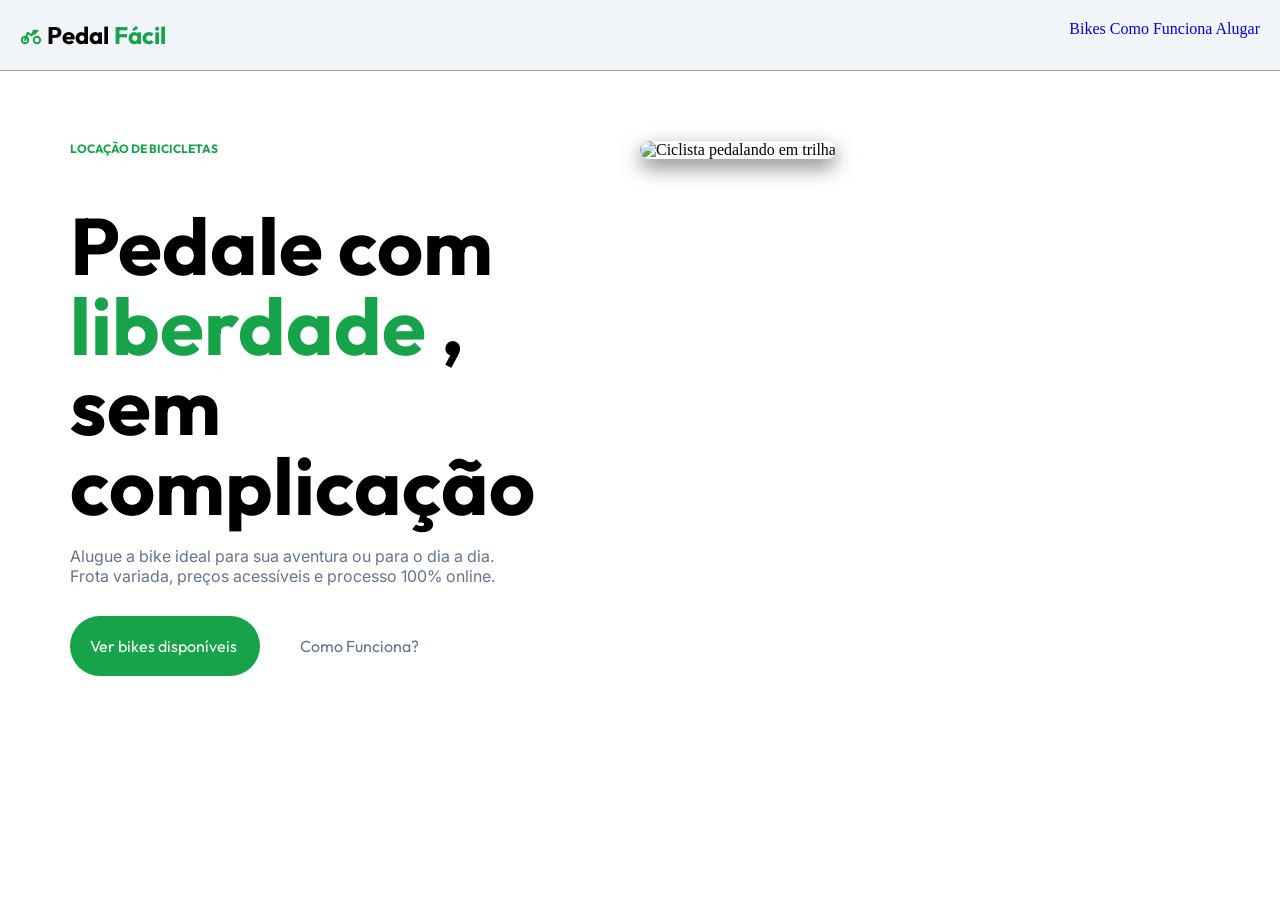
==== index.html @ 583a625b "Início a arrumado" ====
<!DOCTYPE html>
<html lang="en">
<head>
    <meta charset="UTF-8">
    <meta name="viewport" content="width=device-width, initial-scale=1.0">
    <link rel="preconnect" href="https://fonts.googleapis.com" />
    <link rel="preconnect" href="https://fonts.gstatic.com" crossorigin />
    <link href="https://fonts.googleapis.com/css2?family=Outfit:wght@300;400;500;600;700;800&family=Inter:wght@300;400;500;600&display=swap" rel="stylesheet" />
    <link rel="stylesheet" href="style.css">
    <title>Pedal_Fácil</title>
</head>
<body>

    <header>
        <div class="header">
            <div class="logo">
                <svg width="22" height="22" viewBox="0 0 24 24" fill="none" stroke="currentColor" stroke-width="2.2" stroke-linecap="round" stroke-linejoin="round">
                    <circle cx="5.5" cy="17.5" r="3.5"/><circle cx="18.5" cy="17.5" r="3.5"/>
                    <path d="M5.5 17.5l3-8 4 3 2.5-5H19l-3.5 3.5"/>
                </svg>
                <h2> Pedal <span> Fácil </span></h2>
            </div>
    
            <div class="menu">
                <nav>
                    <a href="#"> Bikes </a>
                    <a href="#"> Como Funciona </a>
                    <a href="#" class="alugar"> Alugar </a>
                </nav>
            </div>
        </div>
    </header>

    <main>
        <section class="hero">
            <div>
                <div class="titulo-principal">
                    <p> locação de bicicletas </p>
                    <h2> Pedale com <br>
                    <span> liberdade </span>, <br>
                    sem complicação </h2>
    
                </div>

                <p class="sub-titulo"> Alugue a bike ideal para sua aventura ou para o dia a dia. 
                    <br> Frota variada, preços acessíveis e processo 100% online.
                </p>
                    
                <div class="botoes">
                    <a href="#" class="botao"> Ver bikes disponíveis </a>
                    <a href="#"> Como Funciona? </a>
                </div>
            </div>

            <div>
                <img src="https://images.unsplash.com/photo-1629056528325-f328b5f27ae7?w=700&h=600&fit=crop&auto=format" alt="Ciclista pedalando em trilha" alt="Ciclista pedalando em trilha">
            </div>
        </section>

    </main>
    
</body>
</html>
---- style.css ----
:root {
  --green: #16a34a;
  --green-dark: #15803d;
  --green-light: #dcfce7;
  --green-pale: #f0fdf4;
  --slate-900: #0f172a;
  --slate-700: #334155;
  --slate-500: #64748b;
  --slate-400: #94a3b8;
  --slate-200: #e2e8f0;
  --slate-100: #f1f5f9;
  --white: #ffffff;
  --bg: #f8fafc;
  --font-display: 'Outfit', sans-serif;
  --font-body: 'Inter', sans-serif;
}

*{
    margin: 0%;
    padding: 0%;
    box-sizing: border-box;
}

body{
    margin: 0%;
    min-height: 100vh;
}

.header{
    display: flex;
    justify-content: space-between;
    padding: 20px;
    background: var(--slate-100);
    border-bottom: 1px solid var(--slate-400);
}

.logo{
    display: flex;
    align-items: center;
    gap: 5px;
}

.logo svg, span{
    color: #16a34a;
}

.logo h2{
    font-family: var(--font-display);
}

.menu{
    gap: 20px;
}

.menu a{
    text-decoration: none;
}

.hero{
    margin: 70px;
    display: grid;
    grid-template-columns: repeat(2, 1fr);
 }

.titulo-principal p{
    text-transform: uppercase;
    color: var(--green);
    font-family: var(--font-display);
    font-size: 12px;
    font-weight: 700;
    margin-bottom: 50px;
}

.titulo-principal h2{
    font-family: var(--font-display);
    font-size: 80px;
    line-height: 1;
}

.sub-titulo{
    margin-top: 20px;
    color: var(--slate-500);
    font-weight: 400;
    font-family: var(--font-body);
}

.hero img{
    border-radius: 10px;
    box-shadow: 0 8px 20px rgb(0, 0, 0, 0.5);
}

.botoes{
    margin-top: 50px;
    font-family: var(--font-display);
}

.botoes a{
    color: var(--slate-500);
    text-decoration: none;
}

.botao{
    margin-right: 40px;
    background: var(--green);
    color: var(--white) !important;
    padding: 20px;
    border-radius: 100px;
}
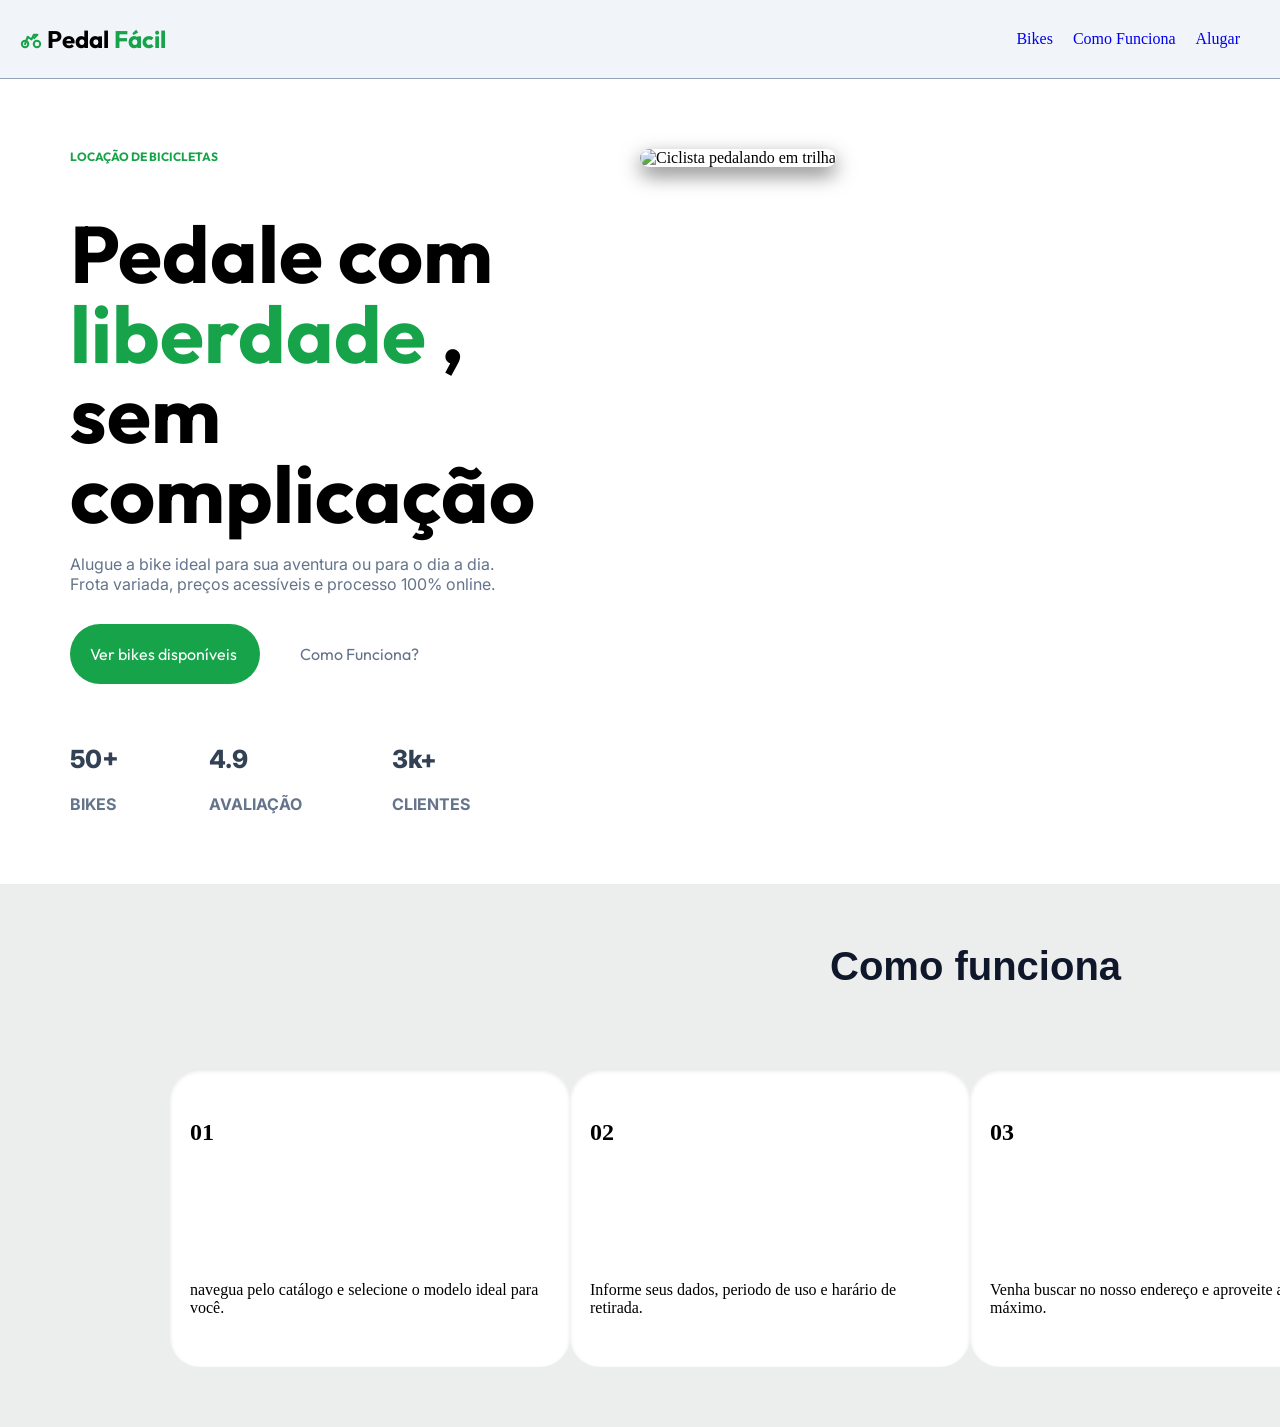
==== commit 550b63a1: "arrumo" ====
--- a/index.html
+++ b/index.html
@@ -23,9 +23,11 @@
     
             <div class="menu">
                 <nav>
-                    <a href="#"> Bikes </a>
-                    <a href="#"> Como Funciona </a>
-                    <a href="#" class="alugar"> Alugar </a>
+                    <ul>
+                        <li><a href="#"> Bikes </a></li>
+                        <li><a href="#"> Como Funciona </a></li>
+                        <li><a href="#" class="alugar"> Alugar </a></li>
+                    </ul>
                 </nav>
             </div>
         </div>
@@ -33,7 +35,7 @@
 
     <main>
         <section class="hero">
-            <div>
+            <div class="hero-container">
                 <div class="titulo-principal">
                     <p> locação de bicicletas </p>
                     <h2> Pedale com <br>
@@ -50,6 +52,23 @@
                     <a href="#" class="botao"> Ver bikes disponíveis </a>
                     <a href="#"> Como Funciona? </a>
                 </div>
+
+                <div class="cards">
+                    <div class="card1">
+                        <h3>50+</h3>
+                        <p>BIKES</p>
+                    </div>
+    
+                    <div class="card1">
+                        <h3>4.9</h3>
+                        <p>AVALIAÇÃO</p>
+                    </div>
+    
+                    <div class="card1">
+                        <h3>3k+</h3>
+                        <p>CLIENTES</p>
+                    </div>
+                </div>
             </div>
 
             <div>
@@ -57,7 +76,37 @@
             </div>
         </section>
 
-    </main>
-    
+            <section class="funciona">
+                <div>
+                    <h2>Como funciona</h2>
+                </div>
+
+                    <div class="grid">
+                        <div class="grid-1">
+                            <h1>01</h1>
+                            <h2>Escolha sua bike</h2>
+                            <p>navegua pelo catálogo e selecione o modelo ideal para você.</p>
+
+                        </div>
+
+                        <div class="grid-2">
+                            <h1>02</h1>
+                            <h2>Preencha o cadastro</h2>
+                            <p>Informe seus dados, periodo de uso e harário de retirada. </p>
+                        </div>
+
+                        <div class="grid-3">
+                            <h1>03</h1>
+                            <h2>Retire e pedale!</h2>
+                            <p>Venha buscar no nosso endereço e aproveite ao máximo.</p>   
+
+                        </div>
+                    </div>
+                
+
+
+
+            </section>
+ 
 </body>
 </html>
--- a/style.css
+++ b/style.css
@@ -49,11 +49,21 @@
 }
 
 .menu{
+    display: flex;
+    justify-content: space-between;
+    align-items: center;
+    padding: 10px 20px;
+}
+
+.menu ul{
+    display: flex;
     gap: 20px;
+    list-style: none;
 }
 
 .menu a{
     text-decoration: none;
+
 }
 
 .hero{
@@ -97,6 +107,7 @@
 .botoes a{
     color: var(--slate-500);
     text-decoration: none;
+    transition: 0.3s;
 }
 
 .botao{
@@ -105,4 +116,76 @@
     color: var(--white) !important;
     padding: 20px;
     border-radius: 100px;
+}
+
+.cards{
+    display: flex;
+    align-items: center;
+    gap: 90px;
+    margin-top: 80px;
+    font-family: 'inter', sans-serif;
+}
+
+.card1 h3{
+    font-size: 25px;
+    color: #334155;
+    font-weight: 800;
+    margin-bottom: 20px;
+}
+ 
+.card1 p{
+    font-family: 10px;
+    font-weight: 700;
+    color: #64748b;
+ 
+}
+
+.funciona{
+    background-color: #eceeee;
+    padding: 60px 30px;
+}
+
+.funciona h2{
+    font-family: 'Franklin Gothic Medium', 'Arial Narrow', Arial, sans-serif;
+    margin-left: 800px;
+    font-size: 40px;
+    color: #0f172a;
+}
+
+.grid{
+    display: grid;
+    grid-template-columns: repeat(3,1fr);
+    margin-top: 80px;
+    margin-left: 140px;
+}
+ 
+.grid-1{
+    background-color: #ffffff;
+    padding: 50px 20px;
+    width: 25rem;
+    border-radius: 30px;
+    box-shadow: inset 0px 2px 4px rgba(0,0,0,0.1);
+    transition: 0.3
+}
+
+.grid-2{
+     background-color: #ffffff;
+    padding: 50px 20px;
+    width: 25rem;
+    border-radius: 30px;
+    box-shadow: inset 0px 2px 4px rgba(0,0,0,0.1);
+    transition: 0.3
+}
+
+.grid-3{
+    background-color: #ffffff;
+    padding: 50px 20px;
+    width: 25rem;
+    border-radius: 30px;
+    box-shadow: inset 0px 2px 4px rgba(0,0,0,0.1);
+    transition: 0.3
+}
+
+.grid-1 h1{
+    
 }
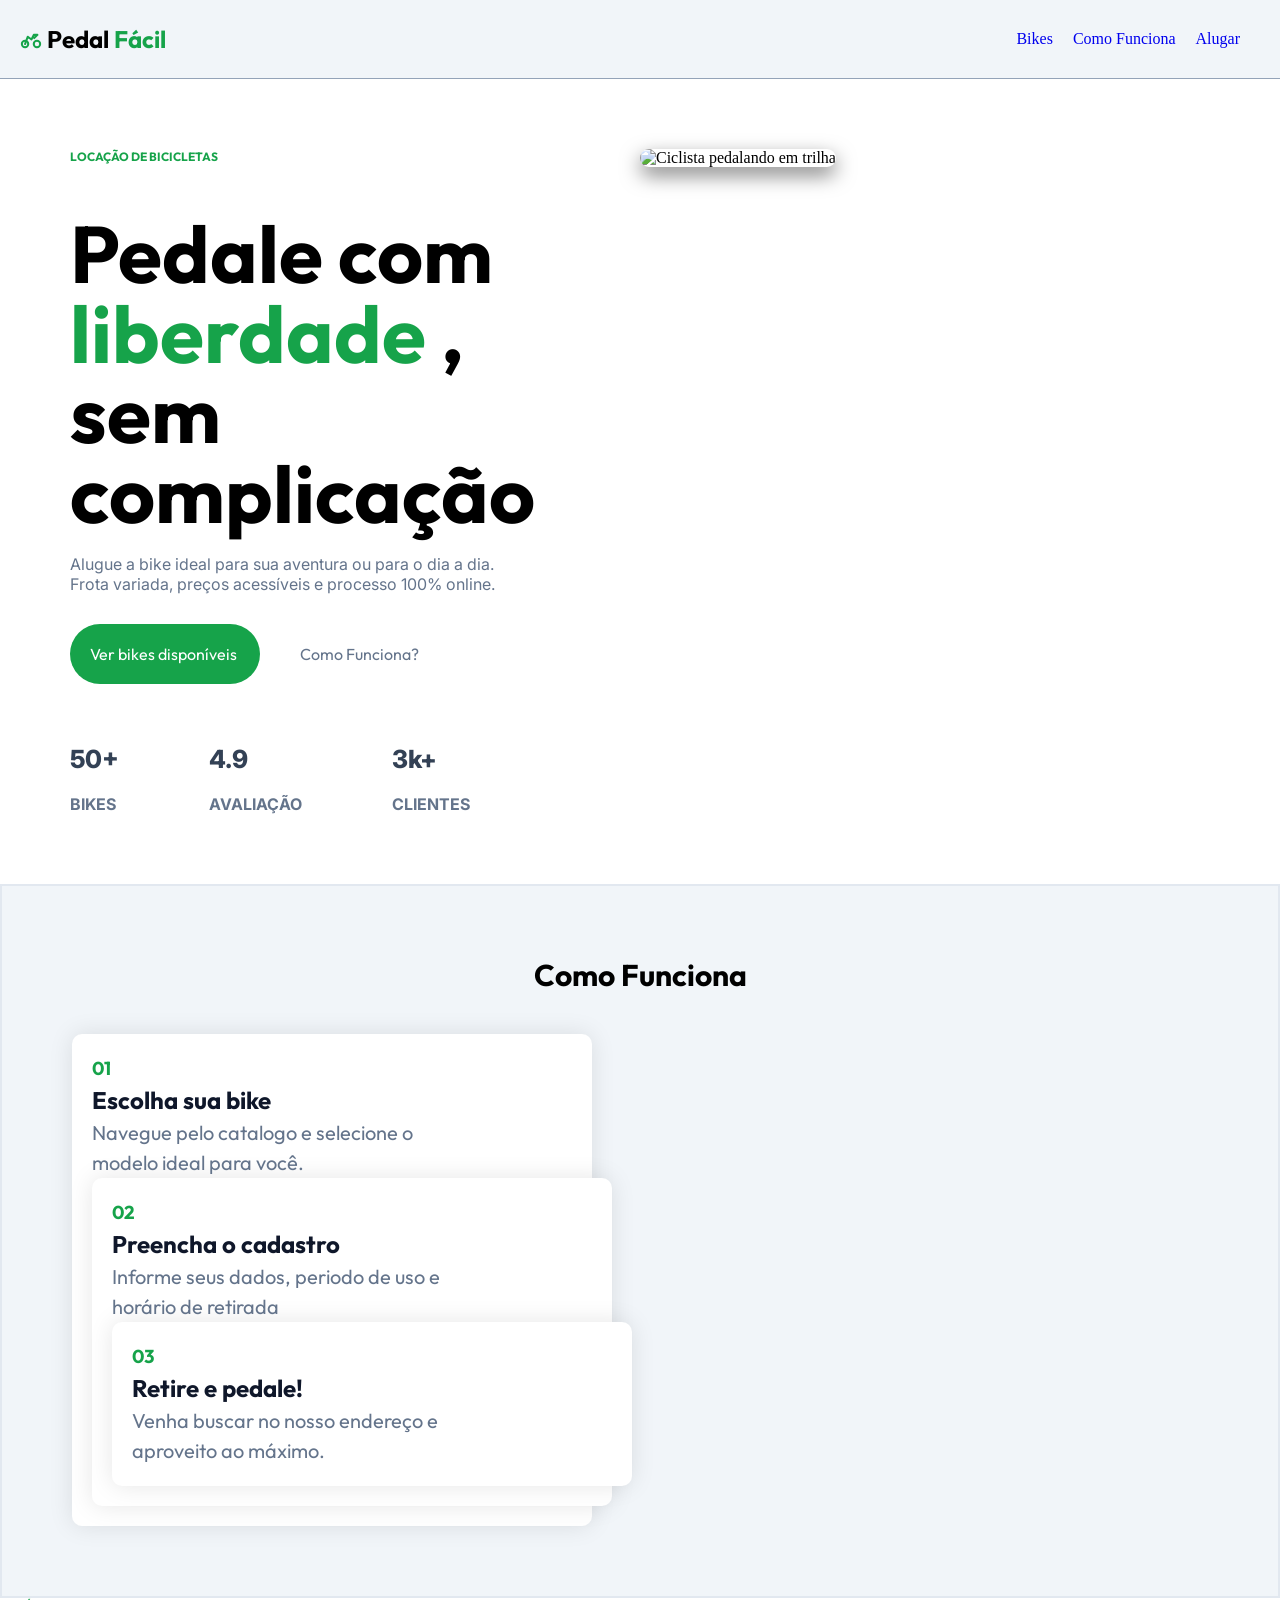
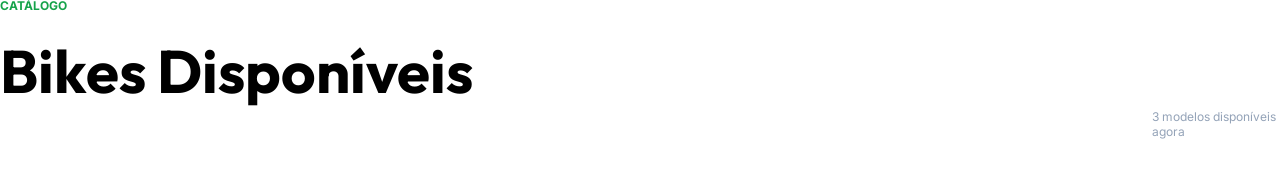
==== commit 78a43700: "arrumado" ====
--- a/index.html
+++ b/index.html
@@ -76,37 +76,47 @@
             </div>
         </section>
 
-            <section class="funciona">
-                <div>
-                    <h2>Como funciona</h2>
+           <section class="section-2">
+            <h2 class="funciona"> Como Funciona </h2>
+            <div class="fileira-cards">
+                <div class="card">
+                    <div class="card-conteudo">
+                        <h3> 01 </h3>
+                        <h2> Escolha sua bike </h2>
+                        <p> Navegue pelo catalogo e selecione o modelo ideal para você. </p>
+
+                <div class="card">
+                    <div class="card-conteudo">
+                        <h3> 02 </h3>
+                        <h2> Preencha o cadastro </h2>
+                        <p> Informe seus dados, periodo de uso e horário de retirada </p>
+
+                <div class="card">
+                    <div class="card-conteudo">
+                        <h3> 03 </h3>
+                        <h2> Retire e pedale! </h2>
+                        <p> Venha buscar no nosso endereço e aproveito ao máximo. </p>
+                    </div>
                 </div>
+            </div>
+       </section>
 
-                    <div class="grid">
-                        <div class="grid-1">
-                            <h1>01</h1>
-                            <h2>Escolha sua bike</h2>
-                            <p>navegua pelo catálogo e selecione o modelo ideal para você.</p>
+    </main>
+        <section class="section-3">
+            <div class="titulo">
+                <h5> catálogo </h5>
+                <h1> Bikes Disponíveis </h1>
+                <p> 3 modelos disponíveis agora </p>
+            </div>
 
-                        </div>
 
-                        <div class="grid-2">
-                            <h1>02</h1>
-                            <h2>Preencha o cadastro</h2>
-                            <p>Informe seus dados, periodo de uso e harário de retirada. </p>
-                        </div>
-
-                        <div class="grid-3">
-                            <h1>03</h1>
-                            <h2>Retire e pedale!</h2>
-                            <p>Venha buscar no nosso endereço e aproveite ao máximo.</p>   
-
-                        </div>
-                    </div>
-                
+       
 
 
 
-            </section>
+
+
+            
  
 </body>
 </html>
--- a/style.css
+++ b/style.css
@@ -140,52 +140,86 @@
  
 }
 
+.section-2{
+    background: var(--slate-100);
+    padding: 70px;
+    border: 2px solid var(--slate-200);
+}
+
 .funciona{
-    background-color: #eceeee;
-    padding: 60px 30px;
-}
-
-.funciona h2{
-    font-family: 'Franklin Gothic Medium', 'Arial Narrow', Arial, sans-serif;
-    margin-left: 800px;
-    font-size: 40px;
-    color: #0f172a;
-}
-
-.grid{
+    text-align: center;
+    font-family: var(--font-display);
+    font-weight: 700;
+    font-size: 30px;
+    margin-bottom: 40px;
+}
+
+.fileira-cards{
     display: grid;
-    grid-template-columns: repeat(3,1fr);
-    margin-top: 80px;
-    margin-left: 140px;
-}
- 
-.grid-1{
-    background-color: #ffffff;
-    padding: 50px 20px;
-    width: 25rem;
-    border-radius: 30px;
-    box-shadow: inset 0px 2px 4px rgba(0,0,0,0.1);
-    transition: 0.3
-}
-
-.grid-2{
-     background-color: #ffffff;
-    padding: 50px 20px;
-    width: 25rem;
-    border-radius: 30px;
-    box-shadow: inset 0px 2px 4px rgba(0,0,0,0.1);
-    transition: 0.3
-}
-
-.grid-3{
-    background-color: #ffffff;
-    padding: 50px 20px;
-    width: 25rem;
-    border-radius: 30px;
-    box-shadow: inset 0px 2px 4px rgba(0,0,0,0.1);
-    transition: 0.3
-}
-
-.grid-1 h1{
-    
-}+    grid-template-columns: repeat(3, 1fr);
+    gap: 20px;
+}
+
+.card{
+    background: var(--white);
+    box-shadow: 0 0px 25px rgb(0, 0, 0, 0.1);
+    padding: 20px;
+    border-radius: 10px;
+    display: flex;
+    align-items: center;
+    width: 520px;
+    line-height: 1.5;
+}
+
+.titulo-verde{
+    font-size: 90px;
+    font-family: var(--font-display);
+    color: #1ac4581c;
+    margin-left: 20px;
+}
+
+.card-conteudo h3{
+    color: var(--green);
+    font-family: var(--font-display);
+    font-weight: 700;
+}
+
+.card-conteudo h2{
+    color: var(--slate-900);
+    font-family: var(--font-display);
+}
+
+.card-conteudo p{
+    color: var(--slate-500);
+    font-family: var(--font-display);
+    font-size: 20px;
+    width: 350px;
+}
+
+
+.titulo{
+    gap: 20px;
+    margin-bottom: 50px;
+}
+
+.titulo p{
+    font-family: var(--font-body);
+    font-size: 12px;
+    color: var(--slate-400);
+    margin-left: 90%;
+}
+
+.titulo h5{
+    text-transform: uppercase;
+    color: #16a34a;
+    font-family: var(--font-body);
+    font-weight: 700;
+    font-size: 12px;
+    margin-bottom: 20px;
+}
+
+.titulo h1{
+    font-family: var(--font-display);
+    font-size: 60px;
+}
+
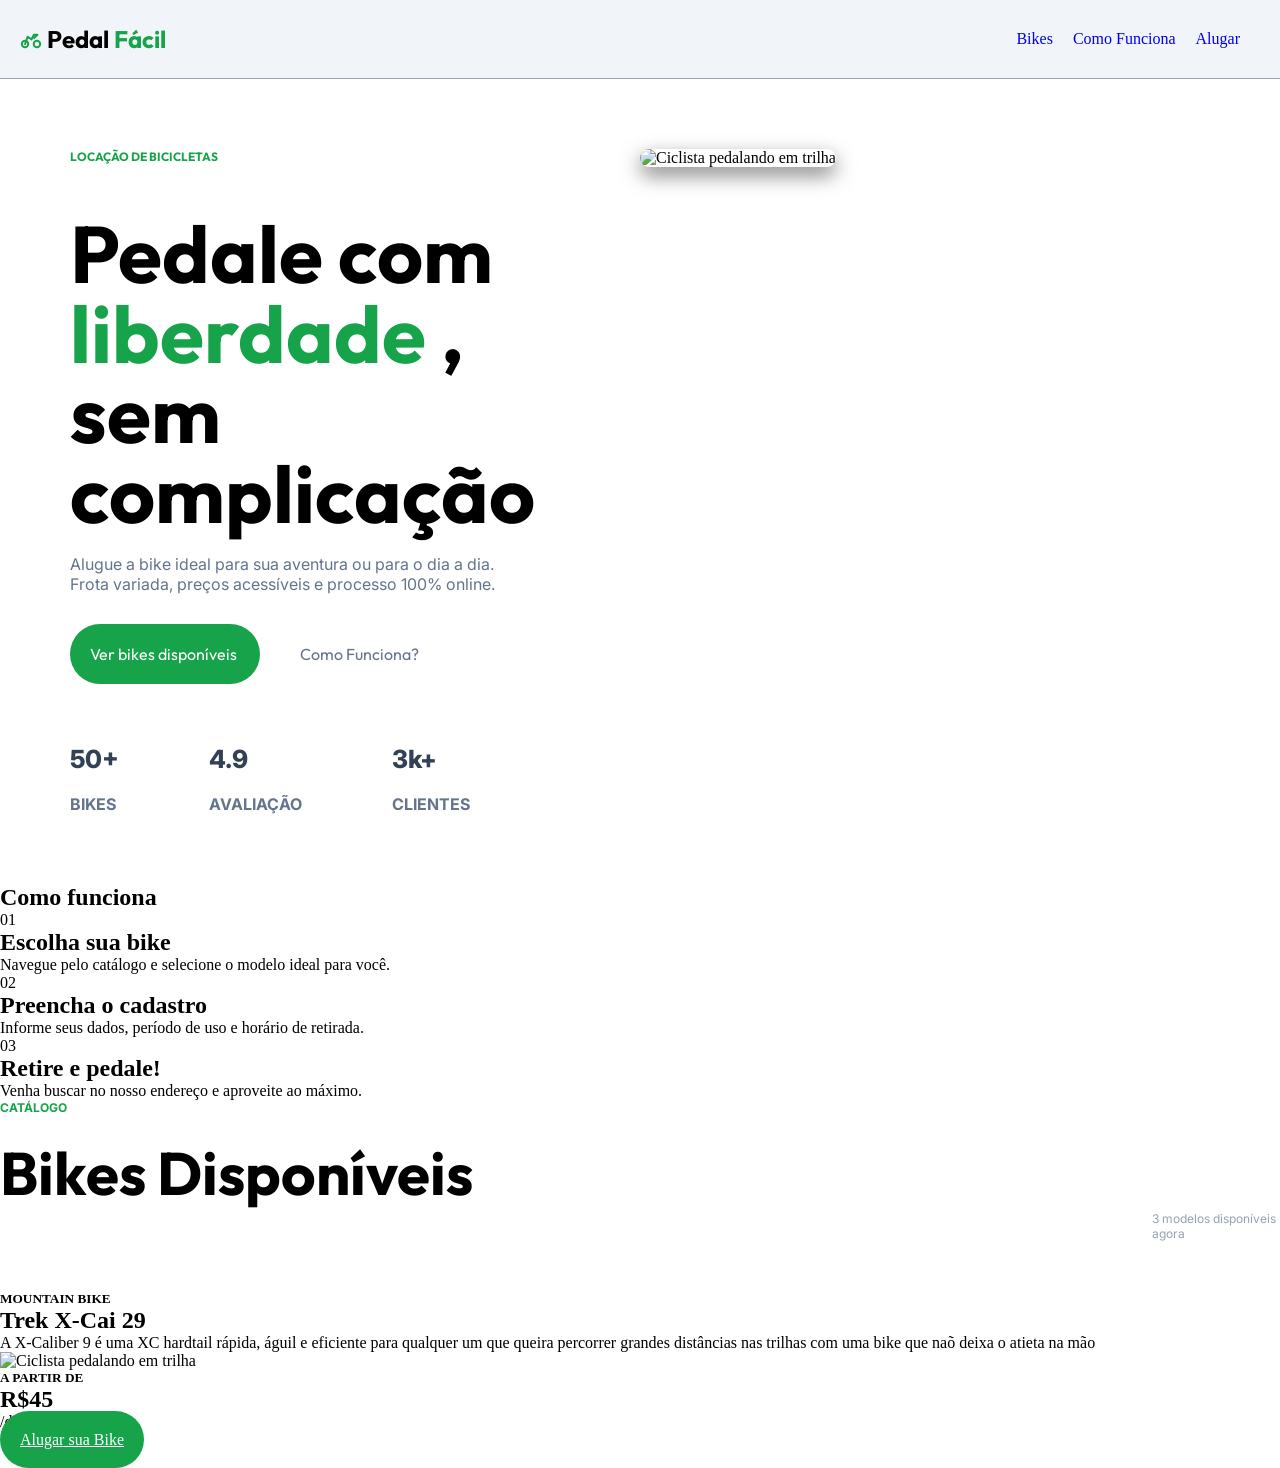
==== commit 6d1a85be: "arrumado" ====
--- a/index.html
+++ b/index.html
@@ -76,41 +76,78 @@
             </div>
         </section>
 
-           <section class="section-2">
-            <h2 class="funciona"> Como Funciona </h2>
-            <div class="fileira-cards">
-                <div class="card">
-                    <div class="card-conteudo">
-                        <h3> 01 </h3>
-                        <h2> Escolha sua bike </h2>
-                        <p> Navegue pelo catalogo e selecione o modelo ideal para você. </p>
+        <section class="how_works" id="how_works">
+            <h1>Como funciona</h1>
+            <div class="cards_how">
+            <div class="card_how">
+                <p class="number_card">01</p>
+                <h2>Escolha sua bike</h2>
+                <p class="description_card_how">
+                Navegue pelo catálogo e selecione o modelo ideal para você.
+                </p>
+            </div>
+            <div class="card_how">
+                <p class="number_card">02</p>
+                <h2>Preencha o cadastro</h2>
+                <p class="description_card_how">
+                Informe seus dados, período de uso e horário de retirada.
+                </p>
+            </div>
+            <div class="card_how">
+                <p class="number_card">03</p>
+                <h2>Retire e pedale!</h2>
+                <p class="description_card_how">
+                Venha buscar no nosso endereço e aproveite ao máximo.
+                </p>
+            </div>
+            </div>
+        </section>
 
-                <div class="card">
-                    <div class="card-conteudo">
-                        <h3> 02 </h3>
-                        <h2> Preencha o cadastro </h2>
-                        <p> Informe seus dados, periodo de uso e horário de retirada </p>
+        </main>
+            <section class="section-3">
+                <div class="titulo">
+                    <h5> catálogo </h5>
+                    <h1> Bikes Disponíveis </h1>
+                    <p> 3 modelos disponíveis agora </p>
+                </div>
 
-                <div class="card">
-                    <div class="card-conteudo">
-                        <h3> 03 </h3>
-                        <h2> Retire e pedale! </h2>
-                        <p> Venha buscar no nosso endereço e aproveito ao máximo. </p>
+                <div class="card-bikes">
+                    <div class="cards-bikes">
+                        <h5>MOUNTAIN BIKE</h5>
+                        <h1>Trek X-Cai 29</h1>
+                        <p>A X-Caliber 9 é uma XC hardtail rápida, águil e
+                             eficiente para qualquer um que queira percorrer grandes distâncias nas trilhas com uma  
+                             bike  que naõ deixa o atieta na mão</p>
+
+
+                        <div class="img-bikes">
+                            <div class="imgg-bikes">
+                                <div>
+                                    <img src="https://images.unsplash.com/photo-1673121414328-52eff37bc6d0?w=600&h=400&fit=crop&auto=format" alt="Ciclista pedalando em trilha" alt="Ciclista pedalando em trilha">
+                                </div>
+                            </div>
+                        </div>
+                       
+                   <div class="texto-bikes">
+                         <h5>A PARTIR DE</h5>
+                         <h1>R$45</h1>
+                         <p>/dia</p>
+                   </div>
+
+
+                    <div class="botoe-bikes">
+                        <a href="#" class="botao"> Alugar sua Bike </a>
                     </div>
                 </div>
-            </div>
-       </section>
-
-    </main>
-        <section class="section-3">
-            <div class="titulo">
-                <h5> catálogo </h5>
-                <h1> Bikes Disponíveis </h1>
-                <p> 3 modelos disponíveis agora </p>
-            </div>
+             </div>
 
 
        
+
+
+                
+
+                     
 
 
 
@@ -119,4 +156,4 @@
             
  
 </body>
-</html>+</html>
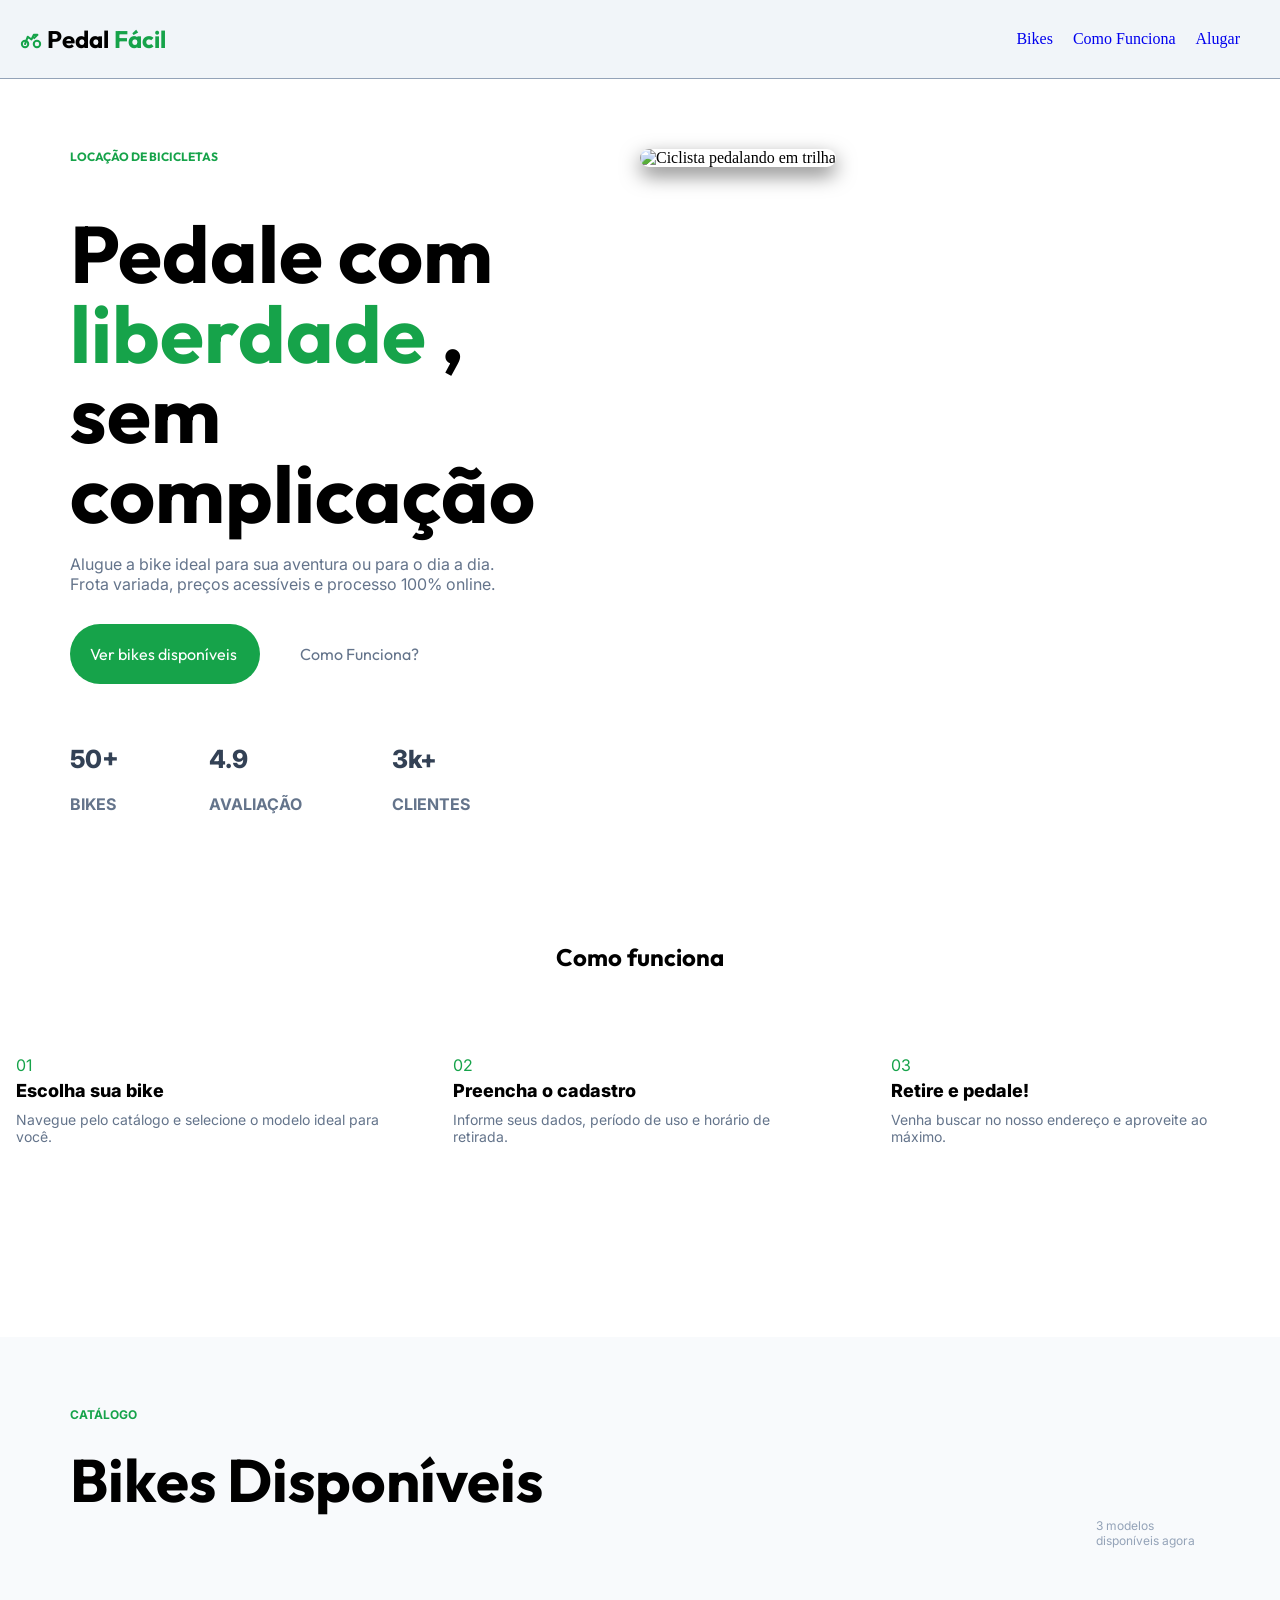
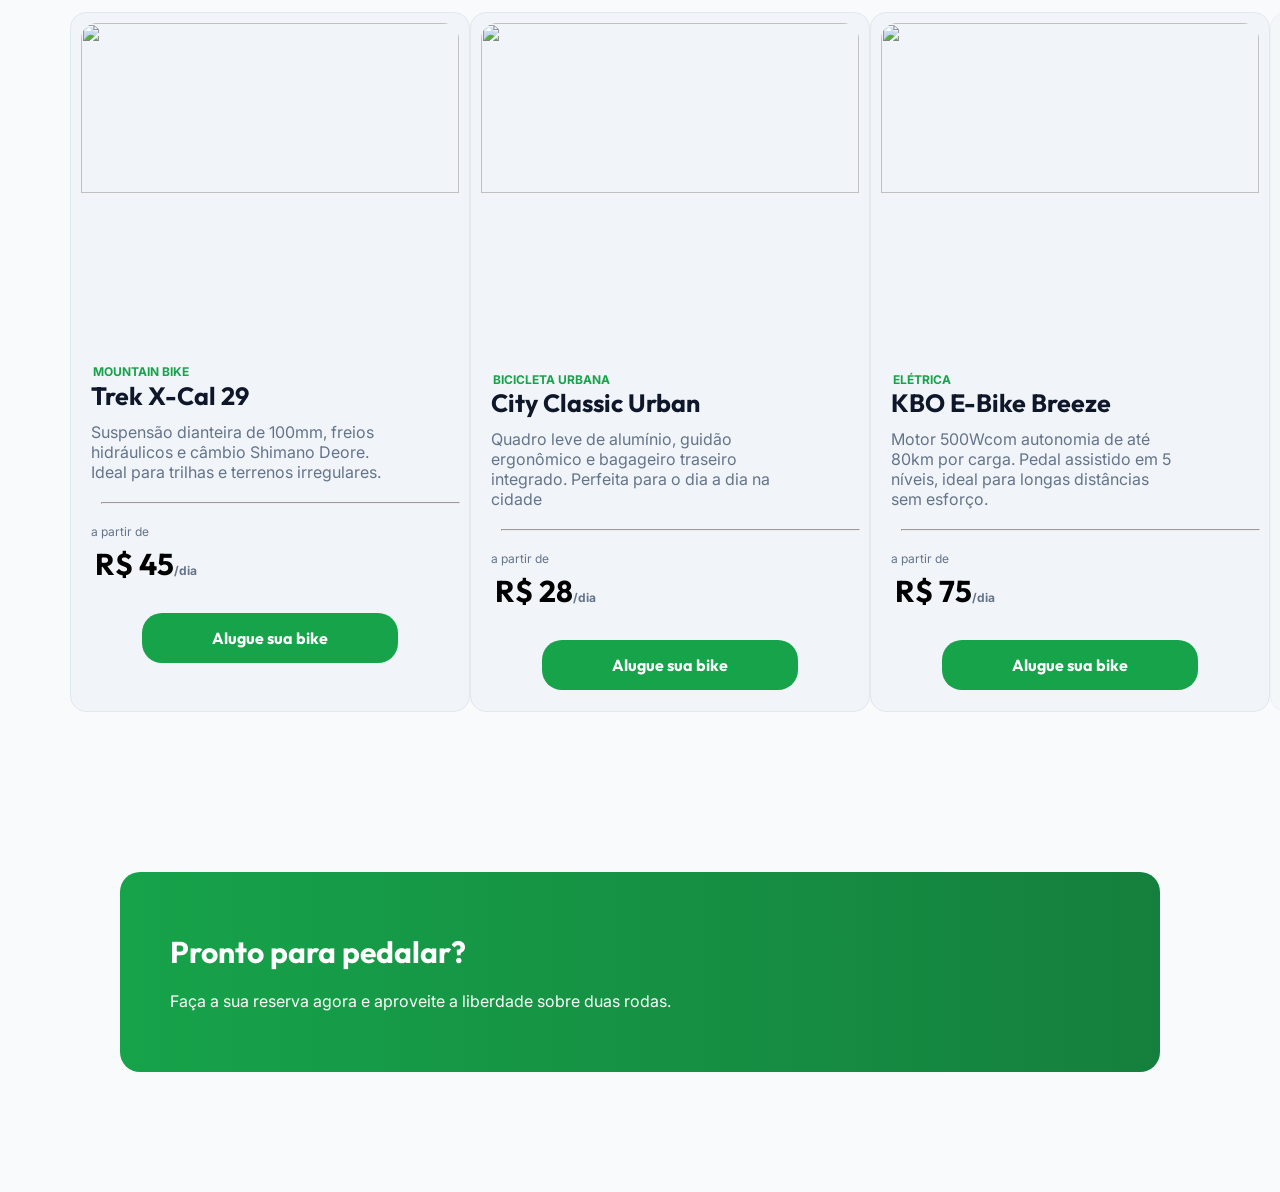
==== commit 23629261: "arrumado" ====
--- a/index.html
+++ b/index.html
@@ -6,7 +6,7 @@
     <link rel="preconnect" href="https://fonts.googleapis.com" />
     <link rel="preconnect" href="https://fonts.gstatic.com" crossorigin />
     <link href="https://fonts.googleapis.com/css2?family=Outfit:wght@300;400;500;600;700;800&family=Inter:wght@300;400;500;600&display=swap" rel="stylesheet" />
-    <link rel="stylesheet" href="style.css">
+    <link rel="stylesheet" href="style/style.css">
     <title>Pedal_Fácil</title>
 </head>
 <body>
@@ -105,53 +105,132 @@
 
         </main>
             <section class="section-3">
-                <div class="titulo">
+                <div class="texto">
                     <h5> catálogo </h5>
                     <h1> Bikes Disponíveis </h1>
                     <p> 3 modelos disponíveis agora </p>
                 </div>
 
-                <div class="card-bikes">
-                    <div class="cards-bikes">
-                        <h5>MOUNTAIN BIKE</h5>
-                        <h1>Trek X-Cai 29</h1>
-                        <p>A X-Caliber 9 é uma XC hardtail rápida, águil e
-                             eficiente para qualquer um que queira percorrer grandes distâncias nas trilhas com uma  
-                             bike  que naõ deixa o atieta na mão</p>
-
-
-                        <div class="img-bikes">
-                            <div class="imgg-bikes">
-                                <div>
-                                    <img src="https://images.unsplash.com/photo-1673121414328-52eff37bc6d0?w=600&h=400&fit=crop&auto=format" alt="Ciclista pedalando em trilha" alt="Ciclista pedalando em trilha">
-                                </div>
-                            </div>
-                        </div>
-                       
-                   <div class="texto-bikes">
-                         <h5>A PARTIR DE</h5>
-                         <h1>R$45</h1>
-                         <p>/dia</p>
-                   </div>
-
-
-                    <div class="botoe-bikes">
-                        <a href="#" class="botao"> Alugar sua Bike </a>
-                    </div>
-                </div>
-             </div>
-
-
-       
-
-
-                
-
-                     
-
-
-
-
+
+               <div class="cards_catalog">
+            <div class="card_catalog">
+                <img
+                class="img_bike"
+                src="https://images.unsplash.com/photo-1673121414328-52eff37bc6d0?w=600&h=400&fit=crop&auto=format"
+                alt=""
+                />
+                <small class="class_bike">MOUNTAIN BIKE</small>
+                <p class="name_bike">Trek X-Cal 29</p>
+                <p class="bike">
+                Suspensão dianteira de 100mm, freios hidráulicos e câmbio Shimano
+                Deore. Ideal para trilhas e terrenos irregulares.
+                </p>
+                <hr />
+                <p class="pre_value">a partir de</p>
+                <div class="value_available">
+                <p class="value_bike">
+                    R$ 45<span class="slash_day_value">/dia</span>
+                </p>
+            </div>
+    
+                <div class="button_alocate_div">
+                <a href="alugar.html">
+                    <button class="alocate_button" id="alugar">
+                    Alugue sua bike
+                    </button>
+                </a>
+                </div>
+            </div>
+    
+            <div class="card_catalog">
+                <img
+                class="img_bike"
+                src="https://images.unsplash.com/photo-1591047139334-337807f2b3e5?w=600&h=400&fit=crop&auto=format"
+                alt=""
+                />
+                <p class="class_bike">BICICLETA URBANA</p>
+                <p class="name_bike">City Classic Urban</p>
+                <p class="bike">
+                Quadro leve de alumínio, guidão ergonômico e bagageiro traseiro
+                integrado. Perfeita para o dia a dia na cidade
+                </p>
+                <hr />
+                <p class="pre_value">a partir de</p>
+                <div class="value_available">
+                <p class="value_bike">
+                    R$ 28<span class="slash_day_value">/dia</span>
+                </p>
+                </div>
+    
+                <div class="button_alocate_div">
+                <a href="dados.html">
+                    <button class="alocate_button" id="alocate_btn"> Alugue sua bike </button>              
+                </a>
+                </div>
+            </div>
+    
+            <div class="card_catalog">
+                <img
+                class="img_bike"
+                src="https://images.unsplash.com/photo-1620802051782-725fa33db067?w=600&h=400&fit=crop&auto=format"
+                alt=""
+                />
+                <p class="class_bike">ELÉTRICA</p>
+                <p class="name_bike">KBO E-Bike Breeze</p>
+                <p class="bike">
+                Motor 500Wcom autonomia de até 80km por carga. Pedal assistido em
+                5 níveis, ideal para longas distâncias sem esforço.
+                </p>
+                <hr />
+                <p class="pre_value">a partir de</p>
+                <div class="value_available">
+                <p class="value_bike">
+                    R$ 75<span class="slash_day_value">/dia</span>
+                </p>
+            </div>
+    
+                <div class="button_alocate_div">
+                <a href="dados.html">
+                    <button class="alocate_button" id="alocate_btn">
+                    Alugue sua bike
+                    </button>
+                </a>
+                </div>
+            </div>
+    
+            <div class="card_catalog unavailable">
+                <img
+                class="img_bike"
+                src="https://images.unsplash.com/photo-1499115026740-47ec7a0d026e?w=600&h=400&fit=crop&auto=format"
+                alt=""
+                />
+                <p class="class_bike">SPEED / ESTRADA</p>
+                <p class="name_bike">Veloz Road 700c</p>
+                <p class="bike">
+                Quadro de carbono leve, pneus 700x23c e câmbio Shimano Tiagra 20v.
+                Pra quem busca velocidade e performance.
+                </p>
+                <hr />
+                <p class="pre_value">a partir de</p>
+                <div class="value_available">
+                <p class="value_bike">
+                    R$ 45<span class="slash_day_value">/dia</span>
+                </p>
+            </div>
+    
+                <div class="button_alocate_div">
+                <button class="alocate_button unavailable" id="alocate_btn">
+                    Indisponível
+                </button>
+                </div>
+            </div>
+            </div>
+
+            <div class="container-vamos-pedalar">
+                <div class="titulo-destaque">
+                    <h2> Pronto para pedalar? </h2>
+                    <p> Faça a sua reserva agora e aproveite a liberdade sobre duas rodas.</p>
+                </div>
 
             
  
--- a/style/style.css
+++ b/style/style.css
@@ -0,0 +1,480 @@
+:root {
+  --green: #16a34a;
+  --green-dark: #15803d;
+  --green-light: #dcfce7;
+  --green-pale: #f0fdf4;
+  --slate-900: #0f172a;
+  --slate-700: #334155;
+  --slate-500: #64748b;
+  --slate-400: #94a3b8;
+  --slate-200: #e2e8f0;
+  --slate-100: #f1f5f9;
+  --white: #ffffff;
+  --bg: #f8fafc;
+  --font-display: 'Outfit', sans-serif;
+  --font-body: 'Inter', sans-serif;
+}
+
+*{
+    margin: 0%;
+    padding: 0%;
+    box-sizing: border-box;
+}
+
+body{
+    margin: 0%;
+    min-height: 100vh;
+}
+
+.header{
+    display: flex;
+    justify-content: space-between;
+    padding: 20px;
+    background: var(--slate-100);
+    border-bottom: 1px solid var(--slate-400);
+}
+
+.logo{
+    display: flex;
+    align-items: center;
+    gap: 5px;
+}
+
+.logo svg, span{
+    color: #16a34a;
+}
+
+.logo h2{
+    font-family: var(--font-display);
+}
+
+.menu{
+    display: flex;
+    justify-content: space-between;
+    align-items: center;
+    padding: 10px 20px;
+}
+
+.menu ul{
+    display: flex;
+    gap: 20px;
+    list-style: none;
+}
+
+.menu a{
+    text-decoration: none;
+
+}
+
+.hero{
+    margin: 70px;
+    display: grid;
+    grid-template-columns: repeat(2, 1fr);
+ }
+
+.titulo-principal p{
+    text-transform: uppercase;
+    color: var(--green);
+    font-family: var(--font-display);
+    font-size: 12px;
+    font-weight: 700;
+    margin-bottom: 50px;
+}
+
+.titulo-principal h2{
+    font-family: var(--font-display);
+    font-size: 80px;
+    line-height: 1;
+}
+
+.sub-titulo{
+    margin-top: 20px;
+    color: var(--slate-500);
+    font-weight: 400;
+    font-family: var(--font-body);
+}
+
+.hero img{
+    border-radius: 10px;
+    box-shadow: 0 8px 20px rgb(0, 0, 0, 0.5);
+}
+
+.botoes{
+    margin-top: 50px;
+    font-family: var(--font-display);
+}
+
+.botoes a{
+    color: var(--slate-500);
+    text-decoration: none;
+    transition: 0.3s;
+}
+
+.botao{
+    margin-right: 40px;
+    background: var(--green);
+    color: var(--white) !important;
+    padding: 20px;
+    border-radius: 100px;
+}
+
+.cards{
+    display: flex;
+    align-items: center;
+    gap: 90px;
+    margin-top: 80px;
+    font-family: 'inter', sans-serif;
+}
+
+.card1 h3{
+    font-size: 25px;
+    color: #334155;
+    font-weight: 800;
+    margin-bottom: 20px;
+}
+ 
+.card1 p{
+    font-family: 10px;
+    font-weight: 700;
+    color: #64748b;
+ 
+}
+.how_works {
+  display: flex;
+  flex-direction: column;
+  align-items: center;
+  justify-content: center;
+  margin-top: 10%;
+}
+ 
+.how_works h1 {
+  margin-bottom: 4%;
+}
+ 
+.how_works h1 {
+  font-family: var(--font-display);
+}
+ 
+.cards_how {
+  display: grid;
+  grid-template-columns: repeat(3, 1fr);
+  gap: 2rem;
+  margin-bottom: 10rem;
+}
+ 
+.card_how {
+  background-color: #ffffff;
+  padding: 2rem 1rem 2rem 1rem;
+  border-radius: 1rem;
+  transition: 0.5s;
+}
+ 
+.card_how:hover {
+  background-color: var(--green-pale);
+}
+ 
+.number_card {
+  color: var(--green);
+  font-family: var(--font-body);
+}
+ 
+.card_how h2 {
+  font-family: var(--font-body);
+  font-size: 18px;
+  font-weight: 800;
+  margin-top: 5px;
+}
+ 
+.description_card_how {
+  font-family: var(--font-body);
+  font-size: 14px;
+  margin-top: 10px;
+  color: var(--slate-500);
+}
+ 
+.titulo{
+    gap: 20px;
+    margin-bottom: 50px;
+}
+
+.titulo p{
+    font-family: var(--font-body);
+    font-size: 16px;
+    color: var(--slate-400);
+    margin-left: 87%;
+}
+
+.titulo h5{
+    text-transform: uppercase;
+    color: #16a34a;
+    font-family: var(--font-body);
+    font-weight: 700;
+    margin-left: 20px;
+    font-size: 15px;
+    margin-bottom: 20px;
+}
+
+.titulo h1{
+    font-family: var(--font-display);
+    font-size: 60px;
+    margin-left: 20px;
+}
+
+
+.section-3{
+    background: var(--bg);
+    padding: 70px;
+}
+
+.texto{
+    gap: 20px;
+    margin-bottom: 50px;
+}
+
+.texto p{
+    font-family: var(--font-body);
+    font-size: 12px;
+    color: var(--slate-400);
+    margin-left: 90%;
+}
+
+.texto h5{
+    text-transform: uppercase;
+    color: #16a34a;
+    font-family: var(--font-body);
+    font-weight: 700;
+    font-size: 12px;
+    margin-bottom: 20px;
+}
+
+.texto h1{
+    font-family: var(--font-display);
+    font-size: 60px;
+}
+
+.cards_catalog {
+  display: grid;
+  grid-template-columns: repeat(4, 1fr);
+  margin-top: 4rem;
+  margin-bottom: 10rem;
+}
+ 
+.card_catalog {
+  height: 700px;
+  width: 400px;
+  padding: 10px;
+  object-fit: cover;
+  background-color: var(--slate-100);
+  border: 1px solid var(--slate-200);
+  border-radius: 1rem;
+  transition: 0.3s ease;
+}
+
+.card_catalog:hover{
+    cursor: pointer;
+    transform: translateY(-8px);
+    box-shadow: 0 4px 15px rgb(0, 0, 0, 0.2);
+}
+ 
+.bike_popular {
+  position: absolute;
+  z-index: 1000;
+  background-color: var(--green);
+  width: 70px;
+  border-radius: 1rem;
+  margin-top: 15px;
+  margin-left: 10px;
+  padding: 5px;
+}
+ 
+.bike_popular p {
+  justify-self: center;
+  font-family: var(--font-body);
+  font-size: 12px;
+  font-weight: 700;
+  color: var(--white);
+}
+ 
+.img_bike {
+  height: 50%;
+  width: 100%;
+  object-fit: cover;
+  border-radius: 1rem;
+}
+ 
+.class_bike {
+  font-family: var(--font-body);
+  font-size: 12px;
+  font-weight: bold;
+  color: var(--green);
+  margin-left: 12px;
+  margin-top: 10px;
+}
+ 
+.name_bike {
+  font-family: var(--font-display);
+  color: var(--slate-900);
+  font-size: 25px;
+  font-weight: bold;
+  margin-left: 10px;
+}
+ 
+.bike {
+  color: var(--slate-500);
+  font-family: var(--font-body);
+  font-size: 16px;
+  max-width: 300px;
+  margin-top: 10px;
+  margin-bottom: 10px;
+  padding-left: 10px;
+}
+ 
+.card_catalog hr {
+  color: var(--slate-400);
+  width: 95%;
+  align-self: center;
+  justify-self: center;
+  margin: 20px;
+}
+ 
+.pre_value {
+  padding-left: 10px;
+  margin-top: 10px;
+  color: var(--slate-500);
+  font-family: var(--font-body);
+  font-size: 12px;
+}
+ 
+.value_available {
+  display: flex;
+  flex-direction: row;
+}
+ 
+.value_bike {
+  padding-left: 14px;
+  margin-top: 6px;
+  color: var(--slate-800);
+  font-family: var(--font-display);
+  font-size: 30px;
+  font-weight: bold;
+}
+ 
+.slash_day_value {
+  font-family: var(--font-body);
+  font-size: 12px;
+  color: var(--slate-500);
+}
+ 
+.value_available li {
+  font-family: var(--font-display);
+  font-size: 14px;
+  font-weight: bold;
+  margin-left: 100%;
+  color: var(--green);
+}
+ 
+.button_alocate_div {
+  display: flex;
+  align-items: center;
+  justify-content: center;
+  margin-top: 30px;
+}
+ 
+.alocate_button {
+  background-color: var(--green);
+  border: none;
+  border-radius: 20px;
+  color: var(--white);
+  font-family: var(--font-display);
+  font-size: 16px;
+  font-weight: 700;
+  height: 50px;
+  width: 16rem;
+  cursor: pointer;
+  transition: 0.5s;
+}
+ 
+.alocate_button:hover{
+  background-color: var(--green-dark);
+  box-shadow: 0 0px 10px rgb(0, 0, 0, 0.4);
+  transform: translateY(-5px);
+}
+ 
+.off {
+  display: none;
+}
+ 
+.unavailable {
+  opacity: 0.5;
+  cursor: not-allowed;
+}
+ 
+.unavailable.alocate_button {
+  background-color: var(--slate-500);
+}
+ 
+.unavailable.alocate_button:hover {
+  box-shadow: none;
+  background-color: var(--slate-500);
+}
+ 
+#availability_list_off {
+  color: var(--slate-500);
+}
+
+.container-vamos-pedalar{
+    background: linear-gradient(to left, var(--green-dark), var(--green));
+    margin: 50px;
+    padding: 50px;
+    border-radius: 20px;
+    display: flex;
+    gap: 50%;
+    height: 200px;
+    align-items: center;
+    overflow: hidden;
+}
+
+.titulo-destaque h2{
+    color: var(--white);
+    font-family: var(--font-display);
+    font-weight: bold;
+    font-size: 30px;
+    margin-bottom: 20px;
+}
+
+.titulo-destaque p{
+    color: var(--white);
+    font-family: var(--font-body);
+    font-size: 16px;
+}
+
+.alugue-sua-bike{
+    text-align: center;
+    width: 250px;
+    padding: 15px;
+    border: none;
+    border-radius: 20px;
+    background: var(--white);
+    font-family: var(--font-body);
+    font-weight: bold;
+    font-size: 15px;
+    box-shadow: 0 5px 20px rgb(0, 0, 0, 0.5);
+    cursor: pointer;
+    transition: 0.3s ease;
+}
+
+.alugue-sua-bike:hover{
+    transform: translateY(-5px);
+}
+
+.alugue-sua-bike:hover .seta{
+    margin-left: 15px;
+}
+
+.seta{
+    transition: 0.3s ease;
+    margin-left: 10px;
+    color: #16a34a;
+    font-size: 15px;
+    font-weight: bold;
+}
